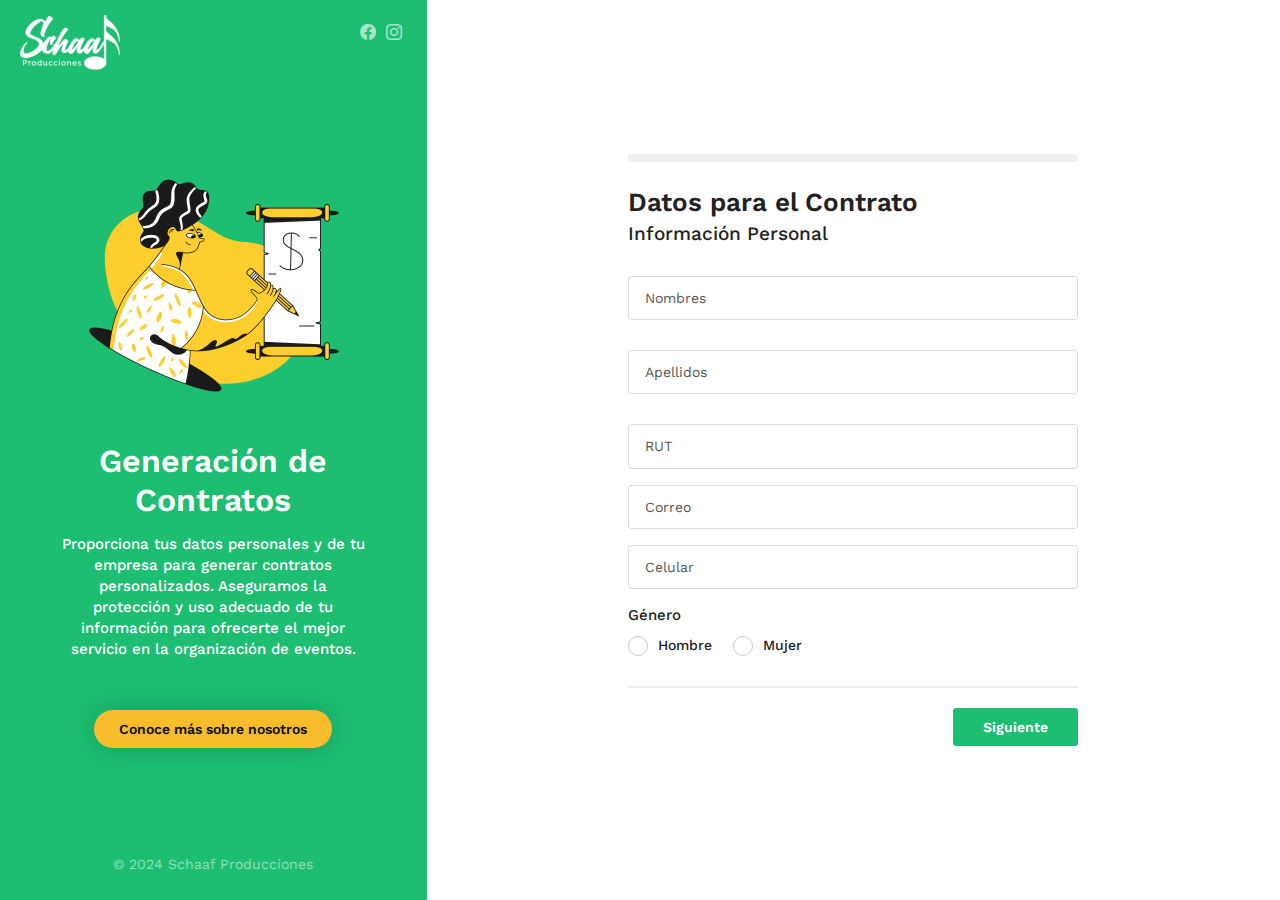
==== contrato/index.html @ 313529b0 "Primer commit en main" ====
<!DOCTYPE html>
<html lang="es">

<head>
	<meta charset="utf-8">
	<meta name="viewport" content="width=device-width, initial-scale=1">
	<meta name="description" content="Potenza - Formulario de Aplicación de Trabajo con Subida de CV y Función de Rama">
	<meta name="author" content="Ansonika">
	<title>Gestión de Contratos de Eventos | Schaaf Producciones</title>


	<!-- Favicons-->
	<link rel="shortcut icon" href="img/favicon.ico" type="image/x-icon">
	<link rel="apple-touch-icon" type="image/x-icon" href="img/apple-touch-icon-57x57-precomposed.png">
	<link rel="apple-touch-icon" type="image/x-icon" sizes="72x72" href="img/apple-touch-icon-72x72-precomposed.png">
	<link rel="apple-touch-icon" type="image/x-icon" sizes="114x114"
		href="img/apple-touch-icon-114x114-precomposed.png">
	<link rel="apple-touch-icon" type="image/x-icon" sizes="144x144"
		href="img/apple-touch-icon-144x144-precomposed.png">

	<!-- GOOGLE WEB FONT -->
	<link href="https://fonts.googleapis.com/css?family=Work+Sans:400,500,600" rel="stylesheet">

	<!-- BASE CSS -->
	<link href="css/bootstrap.min.css" rel="stylesheet">
	<link href="css/menu.css" rel="stylesheet">
	<link href="css/style.css" rel="stylesheet">
	<link href="css/vendors.css" rel="stylesheet">

	<!-- YOUR CUSTOM CSS -->
	<link href="css/custom.css" rel="stylesheet">

	<!-- MODERNIZR MENU -->
	<script src="js/modernizr.js"></script>

</head>

<body>


	<div class="container-fluid">
		<div class="row row-height">
			<div class="col-xl-4 col-lg-4 content-left">
				<div class="content-left-wrapper">
					<a href="index.html" id="logo"><img src="img/logo-blanco.png" alt="" width="100" height="55"></a>
					<div id="social">
						<ul>
							<li><a href="https://www.facebook.com/olga.x.schaaf"><i class="bi bi-facebook"></i></a></li>
							<li><a href="https://www.instagram.com/schaafproducciones2022/"><i
										class="bi bi-instagram"></i></a></li>
						</ul>
					</div>
					<!-- /social -->
					<div>
						<figure><img src="img/contrato.png" alt="Infografía" class="img-fluid" width="270" height="270">
						</figure>
						<h2>Generación de Contratos</h2>
						<p>Proporciona tus datos personales y de tu empresa para generar contratos personalizados.
							Aseguramos la protección y uso adecuado de tu información para ofrecerte el mejor servicio
							en la organización de eventos.</p>
						<a href="https://schaafproducciones.cl/" class="btn_1 rounded yellow">Conoce más sobre
							nosotros</a>
						<a href="#start" class="btn_1 rounded mobile_btn yellow">¡Comienza Ahora!</a>
					</div>
					<div class="copy">© 2024 Schaaf Producciones</div>
				</div>
				<!-- /content-left-wrapper -->
			</div>
			<!-- /content-left -->
			<div class="col-xl-8 col-lg-8 content-right" id="start">
				<div id="wizard_container">
					<div id="top-wizard">
						<span id="location"></span>
						<div id="progressbar"></div>
					</div>
					<!-- /top-wizard -->
					<form id="wrapped" method="post" action="procesar_formulario.php" enctype="multipart/form-data">
						<input id="website" name="website" type="text" value="">
						<!-- Leave for security protection, read docs for details -->
						<div id="middle-wizard">
							<!-- /Información personal ============================== -->
							<div class="step">
								<h2 class="section_title">Datos para el Contrato</h2>
								<h3 class="main_question">Información Personal</h3>
								<div class="form-group add_top_30">
									<label for="nombres">Nombres</label>
									<input type="text" name="nombres" id="nombres" class="form-control required"
										placeholder="Ingrese sus nombres" maxlength="20"
										pattern="[A-Za-zñÑáéíóúÁÉÍÓÚ\s]+"
										title="Solo se permiten letras y espacios, máximo 20 caracteres"
										oninput="validarNombre(this)" onkeydown="return bloquearNumeros(event)">
									<span id="nombreError" class="error-message"></span>
								</div>
								<div class="form-group add_top_30">
									<label for="apellidos">Apellidos</label>
									<input type="text" name="apellidos" id="apellidos" class="form-control required"
										placeholder="Ingrese sus apellidos" maxlength="20"
										pattern="[A-Za-zñÑáéíóúÁÉÍÓÚ\s]+"
										title="Solo se permiten letras y espacios, máximo 20 caracteres"
										oninput="validarApellido(this)" onkeydown="return bloquearNumeros(event)">
									<span id="apellidoError" class="error-message"></span>
								</div>
								<div class="form-group add_top_30">
									<label for="rut">RUT</label>
									<input type="text" name="rut" id="rut" class="form-control required">
								</div>
								<div class="form-group">
									<label for="email">Correo</label>
									<input type="email" name="email" id="email" class="form-control required">
								</div>
								<div class="form-group">
									<label for="phone">Celular</label>
									<input type="text" name="celular" id="phone" class="form-control required">
								</div>
								<label>Género</label>
								<div class="form-group radio_input">
									<label class="container_radio me-3">Hombre
										<input type="radio" name="genero" value="masculino" class="required">
										<span class="checkmark"></span>
									</label>
									<label class="container_radio">Mujer
										<input type="radio" name="genero" value="femenino" class="required">
										<span class="checkmark"></span>
									</label>
								</div>
							</div>
							<!-- /step-->

							<!-- /Información de la empresa ============================== -->
							<div class="step">
								<h2 class="section_title">Información de la Empresa</h2>
								<h3 class="main_question">Datos de la Empresa</h3>
								<div class="form-group add_top_30">
									<label for="company_name">Nombre de la Empresa</label>
									<input type="text" name="company_name" id="company_name"
										class="form-control required">
								</div>
								<div class="form-group add_top_30">
									<label for="company_rut">RUT de la Empresa</label>
									<input type="text" name="company_rut" id="company_rut"
										class="form-control required">
								</div>
								<div class="form-group add_top_30">
									<label for="company_address">Dirección de la Empresa</label>
									<input type="text" name="company_address" id="company_address"
										class="form-control required">
								</div>
							</div>
							<!-- /step -->

							<!-- /Información del Evento ============================== -->
							<div class="step">
								<h3 class="section_title">Información del Evento</h3>
								<h5 class="main_question">Detalles del Evento</h5>

								<div class="form-group add_top_30">
									<label for="nombre_evento">Nombre del Evento</label>
									<input type="text" name="nombre_evento" id="nombre_evento"
										class="form-control required" placeholder="Ingrese el nombre del evento">
								</div>

								<div class="form-group add_top_30">
									<label for="lugar_evento">Lugar del Evento</label>
									<input type="text" name="lugar_evento" id="lugar_evento"
										class="form-control required" placeholder="Ingrese el lugar del evento">
								</div>

								<div class="form-group add_top_30">
									<label for="fecha_evento">Fecha del Evento</label>
									<input type="date" name="fecha_evento" id="fecha_evento"
										class="form-control required">
								</div>

								<div class="form-group add_top_30">
									<label for="hora_evento">Hora del Evento</label>
									<input type="time" name="hora_evento" id="hora_evento"
										class="form-control required">
								</div>
							</div>
							<!-- /step -->

							<div class="submit step" id="end">
								<div class="summary">
									<div class="wrapper">
										<h3>¡Casi hemos terminado, <span id="name_field"></span>!</h3>
										<p>Por favor, revisa tu información y acepta nuestros términos y condiciones.
											Luego haz clic en "Enviar" para completar el proceso. Te contactaremos
											pronto en el correo: <strong id="email_field"></strong></p>
									</div>
									<div class="text-center">
										<div class="form-group terms">
											<label class="container_check">Por favor acepta nuestros <a href="#"
													data-bs-toggle="modal" data-bs-target="#terms-txt">Términos y
													Condiciones</a> antes de Enviar
												<input type="checkbox" name="terms" value="Yes" class="required">
												<span class="checkmark"></span>
											</label>
										</div>
									</div>
								</div>
							</div>

							<!-- /step last-->

						</div>
						<!-- /middle-wizard -->
						<div id="bottom-wizard">
							<button type="button" name="backward" class="backward">Anterior</button>
							<button type="button" name="forward" class="forward">Siguiente</button>
							<button type="submit" name="process" class="submit">Enviar</button>
						</div>
						<!-- /bottom-wizard -->
					</form>
				</div>
				<!-- /Wizard container -->
			</div>
			<!-- /content-right-->
		</div>
		<!-- /row-->
	</div>
	<!-- /container-fluid -->

	<div class="cd-overlay-nav">
		<span></span>
	</div>
	<!-- /cd-overlay-nav -->

	<div class="cd-overlay-content">
		<span></span>
	</div>
	<!-- /cd-overlay-content -->

	<!-- Modal terms -->
	<div class="modal fade" id="terms-txt" tabindex="-1" role="dialog" aria-labelledby="termsLabel" aria-hidden="true">
		<div class="modal-dialog modal-dialog-centered">
			<div class="modal-content">
				<div class="modal-header">
					<h4 class="modal-title" id="termsLabel">Términos y Condiciones</h4>
					<button type="button" class="btn-close" data-bs-dismiss="modal" aria-label="Close"></button>
				</div>
				<div class="modal-body">
					<p>Al proporcionar su información personal y de empresa, usted acepta que Schaaf Producciones la
						utilice con el fin de generar contratos personalizados y mejorar nuestros servicios. Nos
						comprometemos a proteger su información y utilizarla de manera responsable.</p>
					<p>Usted es responsable de la veracidad de los datos proporcionados. Schaaf Producciones no se hace
						responsable por cualquier error o falsedad en la información entregada.</p>
					<p>Nos reservamos el derecho de modificar estos términos en cualquier momento. Se notificará a los
						usuarios de cualquier cambio significativo.</p>
				</div>
				<div class="modal-footer">
					<button type="button" class="btn_1" data-bs-dismiss="modal">Cerrar</button>
				</div>
			</div>
			<!-- /.modal-content -->
		</div>
		<!-- /.modal-dialog -->
	</div>

	<!-- /.modal-dialog -->
	</div>
	<!-- /.modal -->

	<!-- COMMON SCRIPTS -->
	<script src="js/jquery-3.7.1.min.js"></script>
	<script src="js/common_scripts.min.js"></script>
	<script src="js/velocity.min.js"></script>
	<script src="js/common_functions.js"></script>


	<!-- Wizard script-->
	<script src="js/func_1.js"></script>

	<script>
		function validarNombre(input) {
			validarCampo(input, 'nombreError');
		}

		function validarApellido(input) {
			validarCampo(input, 'apellidoError');
		}

		function validarCampo(input, errorId) {
			const valor = input.value;
			const errorSpan = document.getElementById(errorId);
			const regex = /^[A-Za-zñÑáéíóúÁÉÍÓÚ\s]{1,20}$/;

			if (!regex.test(valor)) {
				errorSpan.textContent = "Este campo debe contener solo letras y espacios, máximo 30 caracteres.";
				input.setCustomValidity("Entrada inválida");
			} else {
				errorSpan.textContent = "";
				input.setCustomValidity("");
			}
		}

		function bloquearNumeros(e) {
			var key = e.key;
			var keyCharCode = key.charCodeAt(0);

			// Permitir teclas de control como backspace, delete, flechas, etc.
			if (e.ctrlKey || e.altKey || e.metaKey || keyCharCode < 32) {
				return true;
			}

			// Bloquear cualquier entrada que no sea una letra o espacio
			return /^[A-Za-zñÑáéíóúÁÉÍÓÚ\s]$/.test(key);
		}
	</script>

</body>

</html>
---- contrato/css/menu.css ----
/* -------------------------------- 
Primary style
-------------------------------- */
*, *::after, *::before {
  -webkit-box-sizing: border-box;
  -moz-box-sizing: border-box;
  box-sizing: border-box;
}

*::after, *::before {
  content: '';
}

/* -------------------------------- 
Main components 
-------------------------------- */
.cd-nav-trigger {
  position: absolute;
  display: inline-block;
}

.cd-nav-trigger {
  top: 15px;
  right: 20px;
  height: 44px;
  width: 44px;
  z-index: 5;
  /* image replacement */
  overflow: hidden;
  text-indent: 100%;
  white-space: nowrap;
}
@media (max-width: 991px) {
  .cd-nav-trigger {
    top: 10px;
    right: 15px;
  }
}

.cd-nav-trigger .cd-icon {
  /* icon created in CSS */
  position: absolute;
  left: 50%;
  top: 50%;
  bottom: auto;
  right: auto;
  -webkit-transform: translateX(-50%) translateY(-50%);
  -moz-transform: translateX(-50%) translateY(-50%);
  -ms-transform: translateX(-50%) translateY(-50%);
  -o-transform: translateX(-50%) translateY(-50%);
  transform: translateX(-50%) translateY(-50%);
  display: inline-block;
  width: 18px;
  height: 2px;
  background-color: #222;
  z-index: 10;
}

.cd-nav-trigger .cd-icon::before, .cd-nav-trigger .cd-icon:after {
  /* upper and lower lines of the menu icon */
  position: absolute;
  top: 0;
  right: 0;
  width: 100%;
  height: 100%;
  background-color: #222;
  /* Force Hardware Acceleration in WebKit */
  -webkit-transform: translateZ(0);
  -moz-transform: translateZ(0);
  -ms-transform: translateZ(0);
  -o-transform: translateZ(0);
  transform: translateZ(0);
  -webkit-backface-visibility: hidden;
  backface-visibility: hidden;
  /* apply transition to transform property */
  -webkit-transition: -webkit-transform .3s;
  -moz-transition: -moz-transform .3s;
  transition: transform .3s;
}

.cd-nav-trigger .cd-icon::before {
  -webkit-transform: translateY(-6px) rotate(0deg);
  -moz-transform: translateY(-6px) rotate(0deg);
  -ms-transform: translateY(-6px) rotate(0deg);
  -o-transform: translateY(-6px) rotate(0deg);
  transform: translateY(-6px) rotate(0deg);
}

.cd-nav-trigger .cd-icon::after {
  -webkit-transform: translateY(6px) rotate(0deg);
  -moz-transform: translateY(6px) rotate(0deg);
  -ms-transform: translateY(6px) rotate(0deg);
  -o-transform: translateY(6px) rotate(0deg);
  transform: translateY(6px) rotate(0deg);
}

.cd-nav-trigger::before, .cd-nav-trigger::after {
  /* 2 rounded colored backgrounds for the menu icon */
  position: absolute;
  top: 0;
  left: 0;
  border-radius: 50%;
  height: 100%;
  width: 100%;
  /* Force Hardware Acceleration in WebKit */
  -webkit-transform: translateZ(0);
  -moz-transform: translateZ(0);
  -ms-transform: translateZ(0);
  -o-transform: translateZ(0);
  transform: translateZ(0);
  -webkit-backface-visibility: hidden;
  backface-visibility: hidden;
  -webkit-transition-property: -webkit-transform;
  -moz-transition-property: -moz-transform;
  transition-property: transform;
}

.cd-nav-trigger::before {
  background-color: #ededed;
  -webkit-transform: scale(1);
  -moz-transform: scale(1);
  -ms-transform: scale(1);
  -o-transform: scale(1);
  transform: scale(1);
  -webkit-transition-duration: 0.3s;
  -moz-transition-duration: 0.3s;
  transition-duration: 0.3s;
  -webkit-transition-delay: 0.4s;
  -moz-transition-delay: 0.4s;
  transition-delay: 0.4s;
}
@media (max-width: 991px) {
  .cd-nav-trigger::before {
    background-color: #fff;
  }
}

@media (max-width: 991px) {
  header .cd-nav-trigger::before {
    background-color: #ededed;
  }
}

.cd-nav-trigger::after {
  background-color: #ededed;
  -webkit-transform: scale(0);
  -moz-transform: scale(0);
  -ms-transform: scale(0);
  -o-transform: scale(0);
  transform: scale(0);
  -webkit-transition-duration: 0s;
  -moz-transition-duration: 0s;
  transition-duration: 0s;
  -webkit-transition-delay: 0s;
  -moz-transition-delay: 0s;
  transition-delay: 0s;
}

.cd-nav-trigger.close-nav::before {
  /* user clicks on the .cd-nav-trigger element - 1st rounded background disappears */
  -webkit-transform: scale(0);
  -moz-transform: scale(0);
  -ms-transform: scale(0);
  -o-transform: scale(0);
  transform: scale(0);
}

.cd-nav-trigger.close-nav::after {
  /* user clicks on the .cd-nav-trigger element - 2nd rounded background appears */
  -webkit-transform: scale(1);
  -moz-transform: scale(1);
  -ms-transform: scale(1);
  -o-transform: scale(1);
  transform: scale(1);
  -webkit-transition-duration: 0.3s;
  -moz-transition-duration: 0.3s;
  transition-duration: 0.3s;
  -webkit-transition-delay: 0.4s;
  -moz-transition-delay: 0.4s;
  transition-delay: 0.4s;
}

.cd-nav-trigger.close-nav .cd-icon {
  /* user clicks on the .cd-nav-trigger element - transform the icon */
  background-color: transparent;
}

.cd-nav-trigger.close-nav .cd-icon::before, .cd-nav-trigger.close-nav .cd-icon::after {
  background-color: #222;
}

.cd-nav-trigger.close-nav .cd-icon::before {
  -webkit-transform: translateY(0) rotate(45deg);
  -moz-transform: translateY(0) rotate(45deg);
  -ms-transform: translateY(0) rotate(45deg);
  -o-transform: translateY(0) rotate(45deg);
  transform: translateY(0) rotate(45deg);
}

.cd-nav-trigger.close-nav .cd-icon::after {
  -webkit-transform: translateY(0) rotate(-45deg);
  -moz-transform: translateY(0) rotate(-45deg);
  -ms-transform: translateY(0) rotate(-45deg);
  -o-transform: translateY(0) rotate(-45deg);
  transform: translateY(0) rotate(-45deg);
}

.cd-primary-nav {
  /* by default it's hidden */
  position: fixed;
  left: 0;
  top: 0;
  height: 100%;
  width: 100%;
  padding: 80px 5%;
  z-index: 3;
  background-color: #fff;
  overflow: auto;
  /* this fixes the buggy scrolling on webkit browsers - mobile devices only - when overflow property is applied */
  -webkit-overflow-scrolling: touch;
  visibility: hidden;
  opacity: 0;
  -webkit-transition: visibility 0s, opacity 0.3s;
  -moz-transition: visibility 0s, opacity 0.3s;
  transition: visibility 0s, opacity 0.3s;
}

ul.cd-primary-nav {
  list-style: none;
  padding: 80px 0 0 0;
  margin: 0;
}

.cd-primary-nav li {
  margin: 1.2em 0;
  text-align: center;
  text-transform: capitalize;
}

.cd-primary-nav a {
  -webkit-font-smoothing: antialiased;
  -moz-osx-font-smoothing: grayscale;
  -webkit-transition: color 0.2s;
  -moz-transition: color 0.2s;
  transition: color 0.2s;
  color: #777;
  font-size: 18px;
}

.no-touch .cd-primary-nav a:hover {
  color: #1dbe72;
}

.cd-primary-nav.fade-in {
  /* navigation visible at the end of the circle animation */
  visibility: visible;
  opacity: 1;
}

@media only screen and (min-width: 768px) {
  .cd-primary-nav li {
    margin: 2em 0;
  }

  .cd-primary-nav a {
    font-size: 21px;
  }
}
@media only screen and (min-width: 1170px) {
  .cd-primary-nav li {
    margin: 2.6em 0;
  }

  .cd-primary-nav a {
    font-size: 24px;
  }
}
.cd-overlay-nav, .cd-overlay-content {
  /* containers of the 2 main rounded backgrounds - these containers are used to position the rounded bgs behind the menu icon */
  position: fixed;
  top: 18px;
  right: 5%;
  height: 4px;
  width: 4px;
  -webkit-transform: translateX(-20px) translateY(20px);
  -moz-transform: translateX(-20px) translateY(20px);
  -ms-transform: translateX(-20px) translateY(20px);
  -o-transform: translateX(-20px) translateY(20px);
  transform: translateX(-20px) translateY(20px);
}

.cd-overlay-nav span, .cd-overlay-content span {
  display: inline-block;
  position: absolute;
  border-radius: 50%;
  /* Force Hardware Acceleration in WebKit */
  -webkit-transform: translateZ(0);
  -moz-transform: translateZ(0);
  -ms-transform: translateZ(0);
  -o-transform: translateZ(0);
  transform: translateZ(0);
  -webkit-backface-visibility: hidden;
  backface-visibility: hidden;
  will-change: transform;
  -webkit-transform-origin: 50% 50%;
  -moz-transform-origin: 50% 50%;
  -ms-transform-origin: 50% 50%;
  -o-transform-origin: 50% 50%;
  transform-origin: 50% 50%;
  -webkit-transform: scale(0);
  -moz-transform: scale(0);
  -ms-transform: scale(0);
  -o-transform: scale(0);
  transform: scale(0);
}

.cd-overlay-nav.is-hidden, .cd-overlay-content.is-hidden {
  /* background fades out at the end of the animation */
  opacity: 0;
  visibility: hidden;
  -webkit-transition: opacity .3s 0s, visibility 0s .3s;
  -moz-transition: opacity .3s 0s, visibility 0s .3s;
  transition: opacity .3s 0s, visibility 0s .3s;
}

.cd-overlay-nav {
  /* main rounded colored bg 1 */
  z-index: 2;
}

.cd-overlay-nav span {
  background-color: #1dbe72;
}

.cd-overlay-content {
  /* main rounded colored bg 2 */
  z-index: 4;
}

.cd-overlay-content span {
  background-color: #1dbe72;
}
---- contrato/css/style.css ----
/*
Theme Name: Potenza v 2.3
Theme URI: http://www.ansonika.com/ponteza/
Author: Ansonika
Author URI: http://themeforest.net/user/Ansonika/

[Table of contents] 

1. SITE STRUCTURE and TYPOGRAPHY
- 1.1 Typography
- 1.2 Buttons
- 1.3 Structure

2. CONTENT
- 2.1 Wizard
- 2.2 Success submit
- 2.3 Inner pages

3. COMMON
- 3.1 Misc
- 3.2 Spacing
- 3.3 Float Labels

/*============================================================================================*/
/* 1.  SITE STRUCTURE and TYPOGRAPHY */
/*============================================================================================*/
/*-------- 1.1 Typography --------*/
/* rem reference
10px = 0.625rem
12px = 0.75rem
14px = 0.875rem
16px = 1rem (base)
18px = 1.125rem
20px = 1.25rem
24px = 1.5rem
30px = 1.875rem
32px = 2rem
*/
html,
body {
  height: 100%;
}

html * {
  -webkit-font-smoothing: antialiased;
  -moz-osx-font-smoothing: grayscale;
}

body {
  background: #fff;
  font-size: 15px;
  font-size: 0.9375rem;
  line-height: 1.4;
  font-family: "Work Sans", Arial, sans-serif;
  color: #555;
}

h1,
h2,
h3,
h4,
h5,
h6 {
  color: #222;
}

p {
  margin-bottom: 25px;
}

strong {
  font-weight: 500;
}

label {
  font-weight: 500;
  margin-bottom: 5px;
  color: #222;
}

hr {
  margin: 30px 0 30px 0;
  border-color: #ddd;
}

ul, ol {
  list-style: none;
  margin: 0 0 25px 0;
  padding: 0;
}

/*General links color*/
a {
  color: #1dbe72;
  text-decoration: none;
  -moz-transition: all 0.3s ease-in-out;
  -o-transition: all 0.3s ease-in-out;
  -webkit-transition: all 0.3s ease-in-out;
  -ms-transition: all 0.3s ease-in-out;
  transition: all 0.3s ease-in-out;
  outline: none;
}
a:hover, a:focus {
  color: #111;
  text-decoration: none;
  outline: none;
}

a.animated_link {
  position: relative;
  text-decoration: none;
}

a.animated_link {
  position: relative;
  text-decoration: none;
}
a.animated_link:before {
  content: "";
  position: absolute;
  width: 100%;
  height: 1px;
  bottom: -5px;
  opacity: 1;
  left: 0;
  background-color: #1dbe72;
  visibility: hidden;
  -webkit-transform: scaleX(0);
  transform: scaleX(0);
  -moz-transition: all 0.3s ease;
  -o-transition: all 0.3s ease;
  -webkit-transition: all 0.3s ease;
  -ms-transition: all 0.3s ease;
  transition: all 0.3s ease;
}
a.animated_link:hover:before {
  visibility: visible;
  -webkit-transform: scaleX(1);
  transform: scaleX(1);
}

a.animated_link.active {
  position: relative;
  text-decoration: none;
  color: #1dbe72;
}
a.animated_link.active:before {
  content: "";
  position: absolute;
  width: 100%;
  height: 1px;
  bottom: -5px;
  opacity: 1;
  left: 0;
  background-color: #1dbe72;
  visibility: visible;
  -webkit-transform: scaleX(1);
  transform: scaleX(1);
}

/*-------- 1.2 Buttons --------*/
a.btn_1,
.btn_1 {
  border: none;
  color: #fff;
  background: #1dbe72;
  outline: none;
  cursor: pointer;
  display: inline-block;
  text-decoration: none;
  padding: 12px 25px;
  color: #fff;
  font-weight: 600;
  text-align: center;
  line-height: 1;
  -moz-transition: all 0.3s ease-in-out;
  -o-transition: all 0.3s ease-in-out;
  -webkit-transition: all 0.3s ease-in-out;
  -ms-transition: all 0.3s ease-in-out;
  transition: all 0.3s ease-in-out;
  -webkit-border-radius: 3px;
  -moz-border-radius: 3px;
  -ms-border-radius: 3px;
  border-radius: 3px;
  font-size: 14px;
  font-size: 0.875rem;
}
a.btn_1:hover,
.btn_1:hover {
  background-color: #d80075;
}
a.btn_1.full-width,
.btn_1.full-width {
  display: block;
  width: 100%;
  text-align: center;
  margin-bottom: 5px;
}
a.btn_1.small,
.btn_1.small {
  padding: 7px 10px;
  font-size: 13px;
  font-size: 0.8125rem;
}
a.btn_1.medium,
.btn_1.medium {
  font-size: 16px;
  font-size: 1rem;
  padding: 18px 30px;
}
a.btn_1.rounded,
.btn_1.rounded {
  -webkit-border-radius: 25px !important;
  -moz-border-radius: 25px !important;
  -ms-border-radius: 25px !important;
  border-radius: 25px !important;
  -webkit-box-shadow: 0px 0px 30px 0px rgba(0, 0, 0, 0.2);
  -moz-box-shadow: 0px 0px 30px 0px rgba(0, 0, 0, 0.2);
  box-shadow: 0px 0px 30px 0px rgba(0, 0, 0, 0.2);
}
a.btn_1.yellow,
.btn_1.yellow {
  background: #f8bd2c;
  color: #111;
}
a.btn_1.yellow:hover,
.btn_1.yellow:hover {
  background-color: #d80075;
  color: #fff;
}

/*-------- 1.3 Structure --------*/
/* Preloader */
#preloader {
  position: fixed;
  top: 0;
  left: 0;
  right: 0;
  width: 100%;
  height: 100%;
  bottom: 0;
  background-color: #fff;
  z-index: 999999;
}

[data-loader="circle-side"] {
  position: absolute;
  width: 50px;
  height: 50px;
  top: 50%;
  left: 50%;
  margin-left: -25px;
  margin-top: -25px;
  -webkit-animation: circle infinite .95s linear;
  -moz-animation: circle infinite .95s linear;
  -o-animation: circle infinite .95s linear;
  animation: circle infinite .95s linear;
  border: 2px solid #333;
  border-top-color: rgba(0, 0, 0, 0.2);
  border-right-color: rgba(0, 0, 0, 0.2);
  border-bottom-color: rgba(0, 0, 0, 0.2);
  border-radius: 100%;
}

#loader_form {
  position: fixed;
  top: 0;
  left: 0;
  right: 0;
  width: 100%;
  height: 100%;
  bottom: 0;
  background-color: #fff;
  background-color: rgba(255, 255, 255, 0.6);
  z-index: 999999;
  display: none;
}

[data-loader="circle-side-2"] {
  position: absolute;
  width: 50px;
  height: 50px;
  top: 50%;
  left: 50%;
  margin-left: -25px;
  margin-top: -25px;
  -webkit-animation: circle infinite .95s linear;
  -moz-animation: circle infinite .95s linear;
  -o-animation: circle infinite .95s linear;
  animation: circle infinite .95s linear;
  border: 2px solid #333;
  border-top-color: rgba(0, 0, 0, 0.2);
  border-right-color: rgba(0, 0, 0, 0.2);
  border-bottom-color: rgba(0, 0, 0, 0.2);
  border-radius: 100%;
}

@-webkit-keyframes circle {
  0% {
    -webkit-transform: rotate(0);
    -ms-transform: rotate(0);
    -o-transform: rotate(0);
    transform: rotate(0);
  }
  100% {
    -webkit-transform: rotate(360deg);
    -ms-transform: rotate(360deg);
    -o-transform: rotate(360deg);
    transform: rotate(360deg);
  }
}
@-moz-keyframes circle {
  0% {
    -webkit-transform: rotate(0);
    -ms-transform: rotate(0);
    -o-transform: rotate(0);
    transform: rotate(0);
  }
  100% {
    -webkit-transform: rotate(360deg);
    -ms-transform: rotate(360deg);
    -o-transform: rotate(360deg);
    transform: rotate(360deg);
  }
}
@-o-keyframes circle {
  0% {
    -webkit-transform: rotate(0);
    -ms-transform: rotate(0);
    -o-transform: rotate(0);
    transform: rotate(0);
  }
  100% {
    -webkit-transform: rotate(360deg);
    -ms-transform: rotate(360deg);
    -o-transform: rotate(360deg);
    transform: rotate(360deg);
  }
}
@keyframes circle {
  0% {
    -webkit-transform: rotate(0);
    -ms-transform: rotate(0);
    -o-transform: rotate(0);
    transform: rotate(0);
  }
  100% {
    -webkit-transform: rotate(360deg);
    -ms-transform: rotate(360deg);
    -o-transform: rotate(360deg);
    transform: rotate(360deg);
  }
}
.row-height {
  height: 100vh;
}
@media (max-width: 991px) {
  .row-height {
    height: auto;
  }
}

.content-left {
  background-color: #1dbe72;
  padding: 0;
}

.content-left-wrapper {
  display: flex;
  justify-content: center;
  align-items: center;
  height: 100%;
  min-height: 100%;
  padding: 60px 60px 35px 60px;
  color: #fff;
  text-align: center;
  position: relative;
}
@media (max-width: 991px) {
  .content-left-wrapper {
    height: auto;
    padding: 95px 30px 35px 30px;
  }
}
@media (max-width: 767px) {
  .content-left-wrapper {
    padding: 95px 15px 35px 15px;
  }
}
@media (max-width: 991px) {
  .content-left-wrapper figure img {
    height: 200px;
  }
}
.content-left-wrapper h2 {
  color: #fff;
  font-size: 32px;
  font-size: 2rem;
  margin: 20px 0 15px 0;
  font-weight: 600;
}
@media (max-width: 767px) {
  .content-left-wrapper h2 {
    font-size: 26px;
    font-size: 1.625rem;
  }
}
.content-left-wrapper p {
  font-size: 15px;
  font-size: 0.9375rem;
  font-weight: 500;
}
@media (max-width: 767px) {
  .content-left-wrapper p {
    font-size: 14px;
    font-size: 0.875rem;
  }
}
.content-left-wrapper .copy {
  font-size: 14px;
  font-size: 0.875rem;
}
.content-left-wrapper .btn_1 {
  margin: 25px 0 25px 0;
}
@media (max-width: 991px) {
  .content-left-wrapper .btn_1 {
    display: none;
  }
}
.content-left-wrapper .btn_1.mobile_btn {
  display: none;
}
@media (max-width: 767px) {
  .content-left-wrapper .btn_1.mobile_btn {
    margin: 5px 0 30px 0;
    display: inline-block;
  }
}

.content-right {
  padding: 60px;
  height: 100%;
  min-height: 100%;
  overflow-y: scroll;
  display: flex;
  justify-content: center;
  align-items: center;
}
@media (max-width: 991px) {
  .content-right {
    height: auto;
    padding: 30px 15px;
  }
}

a#logo {
  position: absolute;
  left: 20px;
  top: 15px;
  display: block;
  height: 35px;
}
@media (max-width: 991px) {
  a#logo {
    left: 15px;
    top: 10px;
  }
}

#social {
  position: absolute;
  top: 15px;
  right: 20px;
}
@media (max-width: 991px) {
  #social {
    right: 70px;
  }
}
#social ul {
  margin: 0;
  padding: 0;
  text-align: center;
}
#social ul li {
  float: left;
  margin: 0 5px 10px 5px;
  list-style: none;
}
#social ul li a {
  color: #fff;
  opacity: 0.6;
  text-align: center;
  line-height: 35px;
  display: block;
  font-size: 16px;
  font-size: 1rem;
  -moz-transition: all 0.3s ease-in-out;
  -o-transition: all 0.3s ease-in-out;
  -webkit-transition: all 0.3s ease-in-out;
  -ms-transition: all 0.3s ease-in-out;
  transition: all 0.3s ease-in-out;
}
#social ul li a:hover {
  opacity: 1;
}

.copy {
  position: absolute;
  bottom: 25px;
  left: 0;
  width: 100%;
  opacity: 0.5;
}
@media (max-width: 991px) {
  .copy {
    display: none;
  }
}

/*============================================================================================*/
/* 2.  CONTENT */
/*============================================================================================*/
/*-------- 2.1 Wizard --------*/
#left_form {
  text-align: center;
}
#left_form h2 {
  font-size: 28px;
  font-size: 1.75rem;
  color: #0686D8;
}
@media (max-width: 767px) {
  #left_form figure img {
    height: 130px;
    width: auto;
  }
}

input#website {
  display: none;
}

#wizard_container {
  width: 450px;
}
@media (max-width: 767px) {
  #wizard_container {
    width: 100%;
  }
}

h2.section_title {
  display: block;
  font-size: 26px;
  font-size: 1.625rem;
  margin-bottom: 5px;
  font-weight: 600;
}

h3.main_question {
  margin: 0 0 30px 0;
  padding: 0;
  font-weight: 500;
  font-size: 19px;
  font-size: 1.1875rem;
}

/* Wizard Buttons*/
button.backward,
button.forward,
button.submit {
  border: none;
  color: #fff;
  text-decoration: none;
  transition: background .5s ease;
  -moz-transition: background .5s ease;
  -webkit-transition: background .5s ease;
  -o-transition: background .5s ease;
  display: inline-block;
  cursor: pointer;
  outline: none;
  text-align: center;
  background: #1dbe72;
  position: relative;
  font-size: 14px;
  font-size: 0.875rem;
  font-weight: 600;
  -webkit-border-radius: 3px;
  -moz-border-radius: 3px;
  -ms-border-radius: 3px;
  border-radius: 3px;
  line-height: 1;
  padding: 12px 30px;
}

button.backward {
  color: #777;
  background: #e8e8e8;
}

button[disabled] {
  display: none;
}

.backward:hover,
.forward:hover {
  background: #d80075;
  color: #fff;
}

#top-wizard {
  padding-bottom: 25px;
}

#bottom-wizard {
  border-top: 2px solid #ededed;
  padding-top: 20px;
  text-align: right;
  margin-top: 30px;
}

.ui-widget-content {
  background-color: transparent;
}

.ui-widget-content a {
  color: #222222;
}

.ui-widget-header {
  background: #6C3;
  -webkit-border-radius: 10px;
  -moz-border-radius: 10px;
  -ms-border-radius: 10px;
  border-radius: 10px;
}

.ui-widget-header a {
  color: #222222;
}

.ui-progressbar {
  height: 8px;
  width: 100%;
  -webkit-border-radius: 15px;
  -moz-border-radius: 15px;
  -ms-border-radius: 15px;
  border-radius: 15px;
}

#location {
  font-size: 12px;
  font-size: 0.75rem;
}

#progressbar {
  -webkit-border-radius: 5px;
  -moz-border-radius: 5px;
  -ms-border-radius: 5px;
  border-radius: 5px;
  background-color: #f0f0f0;
  overflow: hidden;
}

.ui-progressbar .ui-progressbar-value {
  height: 100%;
  -webkit-transition: all 0.2s ease;
  transition: all 0.2s ease;
}

.summary {
  text-align: center;
}
.summary .wrapper {
  padding: 60px 30px;
}
.summary h3 {
  margin-bottom: 25px;
}
.summary label {
  font-weight: 500;
}

/*-------- 2.2 Success submit --------*/
#success {
  position: absolute;
  top: 50%;
  left: 50%;
  width: 300px;
  height: 190px;
  margin-top: -85px;
  margin-left: -150px;
  text-align: center;
}
#success h4 {
  font-weight: 400;
  margin: 20px 0 0 0;
  font-size: 18px;
  font-size: 1.125rem;
}
#success h4 span {
  display: block;
  margin-bottom: 0;
  font-weight: 500;
  font-size: 21px;
  font-size: 1.3125rem;
}

@-webkit-keyframes checkmark {
  0% {
    stroke-dashoffset: 50px;
  }
  100% {
    stroke-dashoffset: 0;
  }
}
@-ms-keyframes checkmark {
  0% {
    stroke-dashoffset: 50px;
  }
  100% {
    stroke-dashoffset: 0;
  }
}
@keyframes checkmark {
  0% {
    stroke-dashoffset: 50px;
  }
  100% {
    stroke-dashoffset: 0;
  }
}
@-webkit-keyframes checkmark-circle {
  0% {
    stroke-dashoffset: 240px;
  }
  100% {
    stroke-dashoffset: 480px;
  }
}
@-ms-keyframes checkmark-circle {
  0% {
    stroke-dashoffset: 240px;
  }
  100% {
    stroke-dashoffset: 480px;
  }
}
@keyframes checkmark-circle {
  0% {
    stroke-dashoffset: 240px;
  }
  100% {
    stroke-dashoffset: 480px;
  }
}
.inlinesvg .svg svg {
  display: inline;
}

.icon--order-success.svg:before {
  width: auto;
  margin: 0;
}

.icon--order-success svg path {
  -webkit-animation: checkmark 0.25s ease-in-out 0.7s backwards;
  animation: checkmark 0.25s ease-in-out 0.7s backwards;
}

.icon--order-success svg circle {
  -webkit-animation: checkmark-circle 0.6s ease-in-out backwards;
  animation: checkmark-circle 0.6s ease-in-out backwards;
}

/*-------- 2.3 Inner pages --------*/
header {
  position: relative;
  padding: 15px 0;
  background-color: #fff;
  border-bottom: 1px solid #d9e1e6;
}
header .cd-nav-trigger {
  top: 0;
}
header #social {
  right: 80px;
  top: 5px;
}
header #social ul li a {
  color: #333;
}

/* Footer */
footer {
  border-top: 1px solid #ededed;
  padding: 30px 0;
}
footer p {
  margin: 0;
  padding: 0;
  float: right;
}
@media (max-width: 991px) {
  footer p {
    float: none;
  }
}
footer ul {
  float: left;
  margin: 0;
  padding: 0;
}
@media (max-width: 991px) {
  footer ul {
    float: none;
    margin-top: 10px;
  }
}
footer ul li {
  display: inline-block;
  margin-right: 15px;
}
footer ul li:after {
  content: "|";
  font-weight: 300;
  position: relative;
  left: 9px;
  color: #999;
}
footer ul li:last-child {
  margin-right: 0;
}
footer ul li:last-child:after {
  content: "";
}
footer ul li a {
  color: #555;
}
footer ul li a:hover {
  color: #121921;
}

.main_title {
  text-align: center;
}
.main_title h2 {
  margin: 0 0 10px 0;
  padding: 0;
  font-size: 42px;
  font-size: 2.625rem;
  color: #1dbe72;
  text-transform: uppercase;
}
@media (max-width: 767px) {
  .main_title h2 {
    font-size: 32px;
    font-size: 2rem;
  }
}
.main_title h2 em {
  display: block;
  width: 40px;
  height: 4px;
  background-color: #ededed;
  margin: auto;
  -webkit-border-radius: 5px;
  -moz-border-radius: 5px;
  -ms-border-radius: 5px;
  border-radius: 5px;
  margin-bottom: 15px;
}
.main_title p {
  font-size: 18px;
  font-size: 1.125rem;
  padding: 0 10%;
  margin-bottom: 45px;
  color: #777;
}
@media (max-width: 767px) {
  .main_title p {
    font-size: 16px;
    font-size: 1rem;
  }
}

.owl-theme .owl-dots .owl-dot.active span,
.owl-theme .owl-dots .owl-dot:hover span {
  background: #1dbe72 !important;
}

main#general_page {
  background-color: #fff;
}

iframe#map_iframe {
  width: 100%;
  height: 450px;
  border: 0;
}
@media (max-width: 991px) {
  iframe#map_iframe {
    height: 400px;
  }
}

.box_style_2 {
  background-color: #f8f8f8;
  padding: 25px 30px 30px 30px;
  position: relative;
  margin-bottom: 25px;
}
.box_style_2 .form-control {
  background-color: #fff !important;
}

.box_style_2 hr {
  margin: 10px -30px 20px -30px;
  border: 0;
  border-top: 2px solid #fff;
}

ul.contacts_info {
  list-style: none;
  padding: 0;
  margin: 15px 0 0 0;
}

ul.contacts_info li {
  margin-bottom: 15px;
}

ul.contacts_info li:last-child {
  margin-bottom: 0;
}

.error_message {
  font-weight: 500;
  color: red;
  padding-bottom: 10px;
}

.parallax_window_in {
  height: 420px;
  position: relative;
  display: table;
  width: 100%;
}

#sub_content_in {
  display: table-cell;
  padding: 45px 15% 0 15%;
  vertical-align: middle;
  text-align: center;
  background: rgba(0, 0, 0, 0.5);
}
@media (max-width: 767px) {
  #sub_content_in {
    padding: 45px 30px 0 30px;
  }
}
#sub_content_in h1 {
  color: #fff;
  font-weight: 600;
  text-transform: uppercase;
  font-size: 46px;
  font-size: 46px;
  font-size: 2.875rem;
  margin-bottom: 0;
}
@media (max-width: 767px) {
  #sub_content_in h1 {
    font-size: 36px;
    font-size: 2.25rem;
  }
}
#sub_content_in p {
  color: #fff;
  font-size: 24px;
  font-size: 1.5rem;
  font-weight: 300;
}
@media (max-width: 767px) {
  #sub_content_in p {
    font-size: 21px;
    font-size: 1.3125rem;
  }
}

.container_styled_1 {
  background: #f9f9f9;
}

.team-item-img {
  position: relative;
}

.team-item-img .team-item-detail {
  background: none repeat scroll 0 0 rgba(0, 0, 0, 0.8);
  text-align: center;
  color: #fff;
  display: -webkit-flex;
  display: flex;
  height: 100%;
  width: 100%;
  position: absolute;
  top: 0;
  left: 0;
  opacity: 0;
  visibility: hidden;
  overflow: hidden;
  transition: all 0.5s ease-in-out 0s;
  -moz-transition: all 0.5s ease-in-out 0s;
  -webkit-transition: all 0.5s ease-in-out 0s;
  -o-transition: all 0.5s ease-in-out 0s;
}

.team-item:hover .team-item-detail {
  opacity: 1;
  visibility: visible;
}

.team-item-img .team-item-detail .team-item-detail-inner {
  margin: auto;
  padding: 25px;
}

.team-item-detail-inner h4 {
  color: #fff;
  text-transform: uppercase;
  font-weight: 500;
}

.team-item-detail-inner .social {
  margin: 0 0px 25px 0px;
  padding: 0px;
}

.team-item-detail-inner .social li {
  list-style: none;
  display: inline-block;
  margin: 0px 5px;
}
.team-item-detail-inner .social li a {
  color: #fff;
}
.team-item-detail-inner .social li a:hover {
  color: #d80075;
}

.team-item-info {
  padding-top: 15px;
  text-align: center;
  text-transform: uppercase;
}
.team-item-info h4 {
  margin-bottom: 0px;
}

/*============================================================================================*/
/* 3.  COMMON */
/*============================================================================================*/
/*-------- 3.1 Misc --------*/
.body_bg_2 {
  background-color: #f7f8fc;
}

.modal-content {
  border: none;
  -webkit-box-shadow: 0px 0px 20px 0px rgba(0, 0, 0, 0.3);
  -moz-box-shadow: 0px 0px 20px 0px rgba(0, 0, 0, 0.3);
  box-shadow: 0px 0px 20px 0px rgba(0, 0, 0, 0.3);
}

.form-group {
  position: relative;
  margin-bottom: 1rem;
}
.form-group.terms {
  background-color: #f9f9f9;
  padding: 12px 0 0 0;
  text-align: left;
  padding: 8px 5px 5px 8px;
}
.form-group.terms .container_check {
  margin-bottom: 3px;
}
.form-group i {
  font-size: 18px;
  font-size: 1.125rem;
  position: absolute;
  right: 5px;
  top: 11px;
  color: #ccc;
  width: 25px;
  height: 25px;
  display: block;
  font-weight: 400 !important;
}

span.error {
  -moz-transition: all 0.3s ease-in-out;
  -o-transition: all 0.3s ease-in-out;
  -webkit-transition: all 0.3s ease-in-out;
  -ms-transition: all 0.3s ease-in-out;
  transition: all 0.3s ease-in-out;
  font-size: 12px;
  position: absolute;
  -webkit-border-radius: 3px;
  -moz-border-radius: 3px;
  border-radius: 3px;
  top: -20px;
  right: -15px;
  z-index: 2;
  height: 25px;
  line-height: 1;
  background-color: #e34f4f;
  color: #fff;
  font-weight: normal;
  display: inline-block;
  padding: 6px 8px;
}
span.error:after {
  content: '';
  position: absolute;
  border-style: solid;
  border-width: 0 6px 6px 0;
  border-color: transparent #e34f4f;
  display: block;
  width: 0;
  z-index: 1;
  bottom: -6px;
  left: 20%;
}

.container_radio.version_2 .error, .container_check.version_2 .error {
  left: -15px;
  top: -30px;
  right: inherit;
}

.radio_input .error {
  left: -15px;
  top: -30px;
  right: inherit;
}

.styled-select span.error {
  top: -20px;
}

.terms span.error {
  top: -30px;
  left: -15px;
  right: inherit;
}

.form-control {
  border: 1px solid #ddd;
  -webkit-border-radius: 3px;
  -moz-border-radius: 3px;
  -ms-border-radius: 3px;
  border-radius: 3px;
  font-size: 14px;
  font-size: 0.875rem;
  height: calc(2.65rem + 2px);
}
.form-control:focus {
  box-shadow: none;
  border-color: #1dbe72;
}

/* Checkbox style */
.container_check {
  display: block;
  position: relative;
  font-size: 14px;
  font-size: 0.875rem;
  padding-left: 30px;
  line-height: 1.3;
  margin-bottom: 10px;
  cursor: pointer;
  -webkit-user-select: none;
  -moz-user-select: none;
  -ms-user-select: none;
  user-select: none;
  font-weight: 400;
}
.container_check input {
  position: absolute;
  opacity: 0;
  cursor: pointer;
}
.container_check input:checked ~ .checkmark {
  background-color: #1dbe72;
  border: 1px solid transparent;
}
.container_check .checkmark {
  position: absolute;
  top: 0;
  left: 0;
  height: 20px;
  width: 20px;
  border: 1px solid #ddd;
  background-color: #fff;
  -webkit-border-radius: 3px;
  -moz-border-radius: 3px;
  -ms-border-radius: 3px;
  border-radius: 3px;
  -moz-transition: all 0.3s ease-in-out;
  -o-transition: all 0.3s ease-in-out;
  -webkit-transition: all 0.3s ease-in-out;
  -ms-transition: all 0.3s ease-in-out;
  transition: all 0.3s ease-in-out;
}
.container_check .checkmark:after {
  content: "";
  position: absolute;
  display: none;
  left: 7px;
  top: 3px;
  width: 5px;
  height: 10px;
  border: solid white;
  border-width: 0 2px 2px 0;
  -webkit-transform: rotate(45deg);
  -ms-transform: rotate(45deg);
  transform: rotate(45deg);
}
.container_check.version_2 {
  padding: 13px 15px 13px 45px;
  background-color: #fff;
  -webkit-border-radius: 3px;
  -moz-border-radius: 3px;
  -ms-border-radius: 3px;
  border-radius: 3px;
  border: 1px solid #ddd;
  min-height: 30px;
  font-weight: 400;
}
.container_check.version_2 .checkmark {
  height: 24px;
  width: 24px;
  top: 10px;
  left: 10px;
}
.container_check.version_2 .checkmark:after {
  top: 5px;
  left: 8px;
  width: 5px;
  height: 10px;
}

.container_check input:checked ~ .checkmark:after {
  display: block;
}

/* Radio buttons */
.container_radio {
  display: block;
  position: relative;
  font-size: 14px;
  font-size: 0.875rem;
  padding-left: 30px;
  line-height: 1.3;
  margin-bottom: 10px;
  cursor: pointer;
  -webkit-user-select: none;
  -moz-user-select: none;
  -ms-user-select: none;
  user-select: none;
}
.container_radio input {
  position: absolute;
  opacity: 0;
}
.container_radio input:checked ~ .checkmark:after {
  opacity: 1;
}
.container_radio .checkmark {
  position: absolute;
  top: 0;
  left: 0;
  height: 20px;
  width: 20px;
  background-color: #fff;
  border: 1px solid #ccc;
  border-radius: 50%;
}
.container_radio .checkmark:after {
  display: block;
  content: "";
  position: absolute;
  opacity: 0;
  -moz-transition: all 0.3s ease-in-out;
  -o-transition: all 0.3s ease-in-out;
  -webkit-transition: all 0.3s ease-in-out;
  -ms-transition: all 0.3s ease-in-out;
  transition: all 0.3s ease-in-out;
  top: 3px;
  left: 3px;
  width: 12px;
  height: 12px;
  border-radius: 50%;
  background: #1dbe72;
  -moz-transition: all 0.3s ease-in-out;
  -o-transition: all 0.3s ease-in-out;
  -webkit-transition: all 0.3s ease-in-out;
  -ms-transition: all 0.3s ease-in-out;
  transition: all 0.3s ease-in-out;
}
.container_radio.version_2 {
  padding: 13px 15px 13px 45px;
  background-color: #fff;
  -webkit-border-radius: 3px;
  -moz-border-radius: 3px;
  -ms-border-radius: 3px;
  border-radius: 3px;
  border: 1px solid #ddd;
  min-height: 30px;
  font-weight: 400;
}
.container_radio.version_2 input:checked ~ .checkmark:before {
  opacity: 1;
}
.container_radio.version_2 input:checked ~ .checkmark {
  border: 1px solid transparent;
}
.container_radio.version_2 .checkmark {
  position: absolute;
  top: 10px;
  left: 10px;
  height: 24px;
  width: 24px;
  border: 1px solid #ddd;
  border-radius: 50%;
}
.container_radio.version_2 .checkmark:after {
  width: 22px;
  height: 22px;
  top: 0;
  left: 0;
}
.container_radio.version_2 .checkmark:before {
  display: block;
  content: "";
  position: absolute;
  opacity: 0;
  -moz-transition: all 0.3s ease-in-out;
  -o-transition: all 0.3s ease-in-out;
  -webkit-transition: all 0.3s ease-in-out;
  -ms-transition: all 0.3s ease-in-out;
  transition: all 0.3s ease-in-out;
  left: 9px;
  top: 5px;
  width: 5px;
  height: 10px;
  border: solid white;
  z-index: 999;
  border-width: 0 2px 2px 0;
  -webkit-transform: rotate(45deg);
  -ms-transform: rotate(45deg);
  transform: rotate(45deg);
}

.container_radio.version_2.active, .container_radio.version_2:hover, .container_check.version_2.active, .container_check.version_2:hover {
  border: 1px solid #1dbe72;
}

.radio_input .container_radio {
  display: inline-block;
  margin: 5px 0 0 0;
}

/* Fileupload */
.fileupload {
  position: relative;
  width: 100%;
  margin-top: 5px;
  font-size: 14px;
  font-size: 0.875rem;
  margin-bottom: 35px;
}

input[type=file] {
  border: 1px solid #ddd;
  -webkit-border-radius: 3px;
  -moz-border-radius: 3px;
  -ms-border-radius: 3px;
  border-radius: 3px;
  background-color: #fff;
  padding: 5px;
  height: auto;
  width: 100%;
  color: #999;
}
input[type=file]:focus {
  box-shadow: none;
  outline: none;
}

input[type=file]::-webkit-file-upload-button, input[type=file].invalid::-webkit-file-upload-button, input[type=file].valid::-webkit-file-upload-button {
  color: #fff;
  font-size: 13px;
  border: 0;
  -webkit-border-radius: 3px;
  -moz-border-radius: 3px;
  -ms-border-radius: 3px;
  border-radius: 3px;
  padding: 8px 10px 8px 38px;
  font-weight: 600;
  background: #1dbe72 url(../img/upload_icon.svg) 8px center no-repeat;
  outline: none;
}
input[type=file]::-webkit-file-upload-button:focus, input[type=file].invalid::-webkit-file-upload-button:focus, input[type=file].valid::-webkit-file-upload-button:focus {
  box-shadow: none;
  outline: none;
}

/*-------- 3.2 Spacing --------*/
.add_bottom_10 {
  margin-bottom: 10px;
}

.add_bottom_15 {
  margin-bottom: 15px;
}

.add_bottom_20 {
  margin-bottom: 15px;
}

.add_bottom_30 {
  margin-bottom: 30px;
}

.add_bottom_45 {
  margin-bottom: 45px;
}

.add_bottom_60 {
  margin-bottom: 60px;
}

.add_bottom_75 {
  margin-bottom: 75px;
}

.add_top_10 {
  margin-top: 10px;
}

.add_top_15 {
  margin-top: 15px;
}

.add_top_20 {
  margin-top: 20px;
}

.add_top_30 {
  margin-top: 30px;
}

.add_top_60 {
  margin-top: 60px;
}

.more_padding_left {
  padding-left: 40px;
}

.nomargin_top {
  margin-top: 0;
}

.nopadding {
  margin: 0 !important;
  padding: 0 !important;
}

.nomargin {
  margin: 0 !important;
}

.margin_30 {
  padding-top: 30px;
  padding-bottom: 30px;
}

.margin_60 {
  padding-top: 60px;
  padding-bottom: 60px;
}

.margin_60_35 {
  padding-top: 60px;
  padding-bottom: 35px;
}

/*-------- 3.3 Float Labels --------*/
/*!
 * Float Labels
 * @version: 3.3.9
 * @author: Paul Ryley (http://geminilabs.io)
 * @url: https://pryley.github.io/float-labels.js
 * @license: MIT
 */
.fl-form .fl-wrap {
  position: relative;
  text-rendering: optimizeLegibility;
  -webkit-font-smoothing: antialiased;
  -moz-osx-font-smoothing: grayscale;
}

.fl-form input.fl-input,
.fl-form select.fl-select,
.fl-form textarea.fl-textarea {
  width: 100%;
  outline: 0;
  font-size: 14px;
  line-height: 1.4;
  border-radius: 3px;
  border: 1px solid none;
  background-color: white;
  box-sizing: border-box;
  transition: all 0.3s ease-in-out;
  margin-bottom: 0;
}
.fl-form input.fl-input:-moz-placeholder,
.fl-form select.fl-select:-moz-placeholder,
.fl-form textarea.fl-textarea:-moz-placeholder {
  color: #555;
  font-weight: 400;
}
.fl-form input.fl-input::-moz-placeholder,
.fl-form select.fl-select::-moz-placeholder,
.fl-form textarea.fl-textarea::-moz-placeholder {
  color: #555;
  font-weight: 400;
}
.fl-form input.fl-input:-ms-input-placeholder,
.fl-form select.fl-select:-ms-input-placeholder,
.fl-form textarea.fl-textarea:-ms-input-placeholder {
  color: #555;
  font-weight: 400;
  color: #FFF !important;
}
.fl-form input.fl-input::-webkit-input-placeholder,
.fl-form select.fl-select::-webkit-input-placeholder,
.fl-form textarea.fl-textarea::-webkit-input-placeholder {
  color: #555;
  font-weight: 400;
}

.fl-form select.fl-select {
  position: relative;
  color: #555;
  cursor: pointer;
  -webkit-appearance: none;
  -moz-appearance: none;
}
.fl-form select.fl-select::-ms-expand {
  display: none;
}

.fl-form .fl-is-active input.fl-input,
.fl-form .fl-is-active select.fl-select,
.fl-form .fl-is-active textarea.fl-textarea {
  color: #222;
  background-color: white;
  border-color: none;
}

.fl-form .fl-has-focus input.fl-input,
.fl-form .fl-has-focus select.fl-select,
.fl-form .fl-has-focus textarea.fl-textarea {
  background-color: white;
  border-color: none;
}

.fl-form label.fl-label {
  opacity: 0;
  visibility: hidden;
  display: block;
  position: absolute;
  top: -11px;
  left: 0;
  font-size: 11px;
  font-weight: 400;
  line-height: 1;
  color: #555;
  border-top-left-radius: 3px;
  transition: all 0.3s ease-in-out;
  z-index: 1;
}

body[dir=rtl] .fl-form label.fl-label {
  left: unset;
  right: 0;
}

.fl-form .fl-is-active label.fl-label {
  opacity: 1;
  visibility: visible;
}

.fl-form .fl-has-focus label.fl-label {
  color: #555;
}

.fl-form .fl-is-required:before {
  opacity: 1;
  content: '';
  display: block;
  position: absolute;
  top: 1px;
  right: 18px;
  font-size: 14px;
  line-height: 1.75;
  color: #555;
  transition: all 0.3s ease-in-out;
  padding: 8px 0 0;
  z-index: 1;
}

body[dir=rtl] .fl-form .fl-is-required:before {
  right: unset;
  left: 18px;
}

.fl-form .fl-is-required.fl-is-active:before {
  opacity: 0;
}

.fl-form.fl-style-1 input.fl-input,
.fl-form.fl-style-1 select.fl-select,
.fl-form.fl-style-1 textarea.fl-textarea {
  padding: 8px 16px;
}
.fl-form.fl-style-1 select.fl-select {
  height: 46px;
}
.fl-form.fl-style-1 .fl-is-active input.fl-input,
.fl-form.fl-style-1 .fl-is-active select.fl-select,
.fl-form.fl-style-1 .fl-is-active textarea.fl-textarea {
  padding: 8px 16px;
}
.fl-form.fl-style-1 label.fl-label {
  top: 1px;
  left: 13px;
  background-color: transparent;
  padding: 16px 4px;
}
.fl-form.fl-style-1 label.fl-label:before {
  content: '';
  display: block;
  position: absolute;
  top: 20px;
  left: 0;
  right: 0;
  height: 1px;
  background-color: white;
  z-index: -1;
}
.fl-form.fl-style-1 .fl-is-active label.fl-label {
  top: -10px;
  padding: 4px;
}
.fl-form.fl-style-1 .fl-is-active label.fl-label:before {
  top: 10px;
}

body[dir=rtl] .fl-form.fl-style-1 label.fl-label {
  left: unset;
  right: 13px;
}

.fl-form.fl-style-2 input.fl-input,
.fl-form.fl-style-2 select.fl-select,
.fl-form.fl-style-2 textarea.fl-textarea {
  padding: 16px;
}
.fl-form.fl-style-2 select.fl-select {
  height: 62px;
}
.fl-form.fl-style-2 .fl-is-active input.fl-input,
.fl-form.fl-style-2 .fl-is-active select.fl-select,
.fl-form.fl-style-2 .fl-is-active textarea.fl-textarea {
  padding: 24px 16px 8px;
}
.fl-form.fl-style-2 label.fl-label {
  top: 1px;
  left: 9.8px;
  padding: 8px 4px 4px;
}
.fl-form.fl-style-2 .fl-is-required:before {
  padding-top: 16px;
}

body[dir=rtl] .fl-form.fl-style-2 label.fl-label {
  left: unset;
  right: 13px;
}

.fl-form .fl-wrap-select:after {
  content: '';
  position: absolute;
  display: block;
  top: 1px;
  right: 6px;
  height: calc(100% - 2px);
  width: 14px;
  background: url("data:image/svg+xml,%3Csvg xmlns='http://www.w3.org/2000/svg' viewBox='0 0 8 16'%3E%3Cpath fill='%23555' d='M 4 0 L 0 6.5 L 8 6.5 L 4 0 z M 0 9.5 L 4 16 L 4 16 L 8 9.5 z'/%3E%3C/svg%3E") no-repeat;
  background-position: 100% 50%;
  background-size: 7px 14px;
  z-index: 2;
}

body[dir=rtl] .fl-form .fl-wrap-select:after {
  right: unset;
  left: 6px;
}
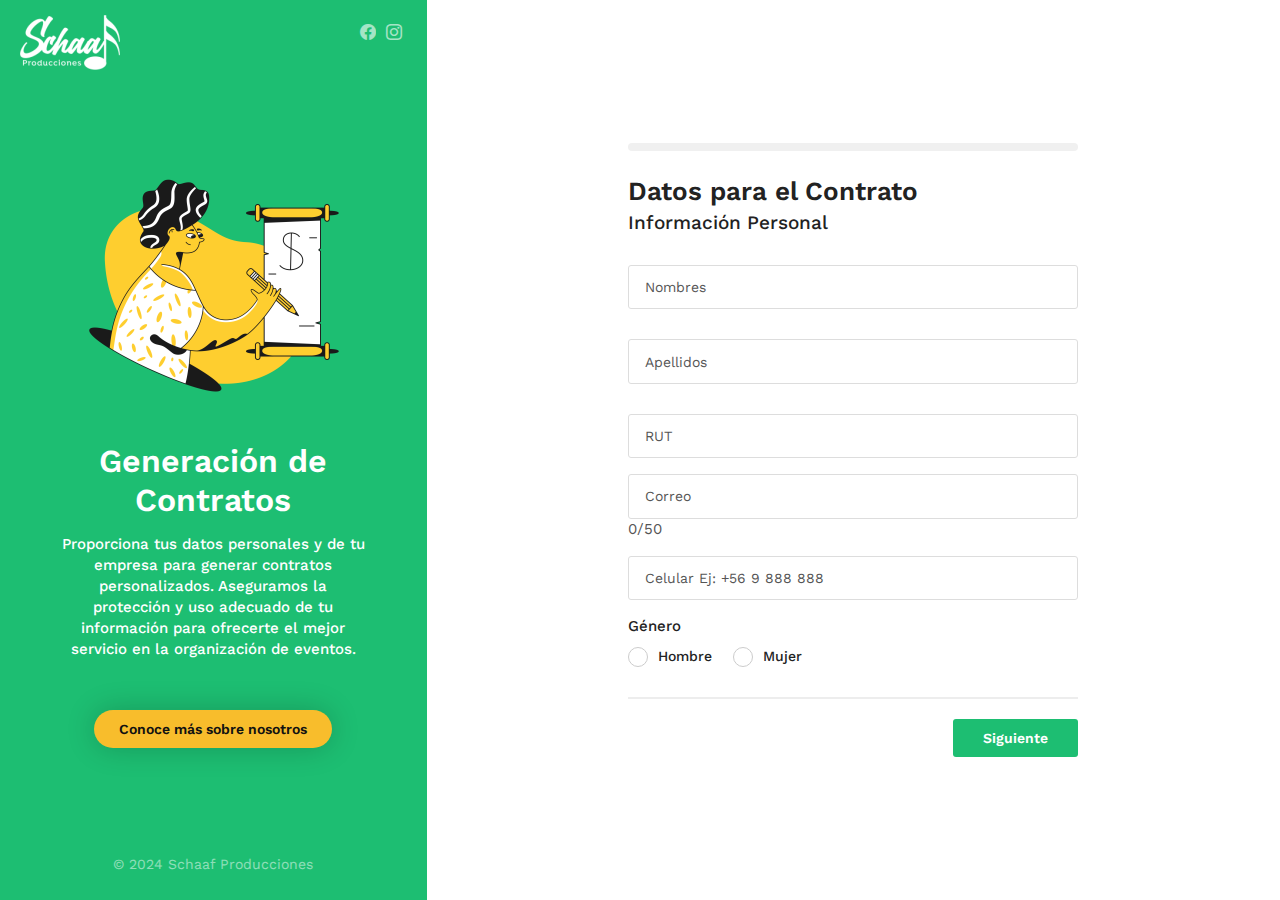
==== commit fdfebabd: "mejora validación de campos cliente" ====
--- a/contrato/index.html
+++ b/contrato/index.html
@@ -107,10 +107,11 @@
 								<div class="form-group">
 									<label for="email">Correo</label>
 									<input type="email" name="email" id="email" class="form-control required">
+									<span id="email-counter">0/50</span>
 								</div>
 								<div class="form-group">
-									<label for="phone">Celular</label>
-									<input type="text" name="celular" id="phone" class="form-control required">
+									<label for="celular">Celular Ej: +56 9 888 888</label>
+									<input type="text" name="celular" id="celular" class="form-control required">
 								</div>
 								<label>Género</label>
 								<div class="form-group radio_input">
@@ -271,41 +272,146 @@
 	<script src="js/func_1.js"></script>
 
 	<script>
-		function validarNombre(input) {
-			validarCampo(input, 'nombreError');
-		}
-
-		function validarApellido(input) {
-			validarCampo(input, 'apellidoError');
-		}
-
-		function validarCampo(input, errorId) {
-			const valor = input.value;
-			const errorSpan = document.getElementById(errorId);
-			const regex = /^[A-Za-zñÑáéíóúÁÉÍÓÚ\s]{1,20}$/;
-
-			if (!regex.test(valor)) {
-				errorSpan.textContent = "Este campo debe contener solo letras y espacios, máximo 30 caracteres.";
-				input.setCustomValidity("Entrada inválida");
-			} else {
-				errorSpan.textContent = "";
-				input.setCustomValidity("");
-			}
-		}
-
-		function bloquearNumeros(e) {
-			var key = e.key;
-			var keyCharCode = key.charCodeAt(0);
-
-			// Permitir teclas de control como backspace, delete, flechas, etc.
-			if (e.ctrlKey || e.altKey || e.metaKey || keyCharCode < 32) {
-				return true;
-			}
-
-			// Bloquear cualquier entrada que no sea una letra o espacio
-			return /^[A-Za-zñÑáéíóúÁÉÍÓÚ\s]$/.test(key);
-		}
-	</script>
+		$(document).ready(function() {
+			// Funciones de validación para campos de texto (nombre y apellido)
+			function validarCampo(input, errorId) {
+				const valor = input.value;
+				const errorSpan = document.getElementById(errorId);
+				const regex = /^[A-Za-zñÑáéíóúÁÉÍÓÚ\s]{1,20}$/;
+		
+				if (!regex.test(valor)) {
+					errorSpan.textContent = "Este campo debe contener solo letras y espacios, máximo 20 caracteres.";
+					input.setCustomValidity("Entrada inválida");
+				} else {
+					errorSpan.textContent = "";
+					input.setCustomValidity("");
+				}
+			}
+		
+			// Validación específica para el nombre
+			function validarNombre(input) {
+				validarCampo(input, 'nombreError');
+			}
+		
+			// Validación específica para el apellido
+			function validarApellido(input) {
+				validarCampo(input, 'apellidoError');
+			}
+		
+			// Función para bloquear la entrada de números en campos de texto
+			function bloquearNumeros(e) {
+				var key = e.key;
+				var keyCharCode = key.charCodeAt(0);
+		
+				// Permitir teclas de control como backspace, delete, flechas, etc.
+				if (e.ctrlKey || e.altKey || e.metaKey || keyCharCode < 32) {
+					return true;
+				}
+		
+				// Bloquear cualquier entrada que no sea una letra o espacio
+				return /^[A-Za-zñÑáéíóúÁÉÍÓÚ\s]$/.test(key);
+			}
+		
+			// Validación y formateo del RUT
+			$('#rut').on('input', function(e) {
+				let rut = e.target.value.replace(/\./g, '').replace('-', '');
+				if (rut.length > 9) {
+					rut = rut.slice(0, 9);
+				}
+		
+				// Formato del RUT
+				rut = rut.replace(/^(\d{1,2})(\d{3})(\d{3})(\w{1})$/, '$1.$2.$3-$4');
+				rut = rut.replace(/^(\d{1,2})(\d{3})(\d{1,3})$/, '$1.$2.$3');
+				rut = rut.replace(/^(\d{1,2})(\d{1,3})$/, '$1.$2');
+		
+				$(this).val(rut);
+			});
+		
+			function validarRut(rut) {
+				if (!/^[0-9]{7,8}-[0-9kK]{1}$/.test(rut)) return false;
+				let tmp = rut.split('-');
+				let digv = tmp[1].toLowerCase();
+				let rutNum = tmp[0];
+				if (digv == 'k') digv = 'k';
+				return (dv(rutNum) == digv);
+			}
+		
+			function dv(T) {
+				let M = 0, S = 1;
+				for (; T; T = Math.floor(T / 10))
+					S = (S + T % 10 * (9 - M++ % 6)) % 11;
+				return S ? S - 1 : 'k';
+			}
+		
+			// Validación y formateo del número de teléfono
+			$('#celular').on('input', function(e) {
+				let numero = e.target.value.replace(/\D/g, '');
+		
+				if (numero.length > 11) {
+					numero = numero.slice(0, 11);
+				}
+		
+				// Formato del número de teléfono
+				let formattedNumber = '';
+				if (numero.length > 0) {
+					formattedNumber += '+' + numero.substring(0, 2);
+					if (numero.length > 2) {
+						formattedNumber += ' ' + numero.substring(2, 3);
+						if (numero.length > 3) {
+							formattedNumber += ' ' + numero.substring(3, 7);
+							if (numero.length > 7) {
+								formattedNumber += ' ' + numero.substring(7);
+							}
+						}
+					}
+				}
+		
+				$(this).val(formattedNumber);
+			});
+		
+			// Validación del correo electrónico
+			$('#email').on('input', function() {
+				let maxLength = 50;
+				let currentLength = $(this).val().length;
+				
+				if (currentLength > maxLength) {
+					$(this).val($(this).val().slice(0, maxLength));
+				}
+				
+				// Mostrar contador de caracteres
+				$('#email-counter').text($(this).val().length + '/' + maxLength);
+			});
+		
+			// Validación general del formulario al enviar
+			$('form').on('submit', function(e) {
+				// Validación del RUT
+				let rut = $('#rut').val().replace(/\./g, '');
+				if (!validarRut(rut)) {
+					e.preventDefault();
+					alert('El RUT ingresado no es válido');
+				}
+		
+				// Validación del número de teléfono
+				let celular = $('#celular').val().replace(/\D/g, '');
+				if (celular.length !== 11) {
+					e.preventDefault();
+					alert('El número de teléfono debe tener 11 dígitos (incluyendo el código de país)');
+				}
+		
+				// Validación del correo electrónico
+				let email = $('#email').val();
+				if (email.length > 50) {
+					e.preventDefault();
+					alert('El correo electrónico no puede tener más de 50 caracteres.');
+				}
+			});
+		
+			// Asignar eventos a los campos de nombre y apellido
+			$('#nombres').on('input', function() { validarNombre(this); });
+			$('#apellidos').on('input', function() { validarApellido(this); });
+			$('#nombres, #apellidos').on('keypress', bloquearNumeros);
+		});
+		</script>
 
 </body>
 
